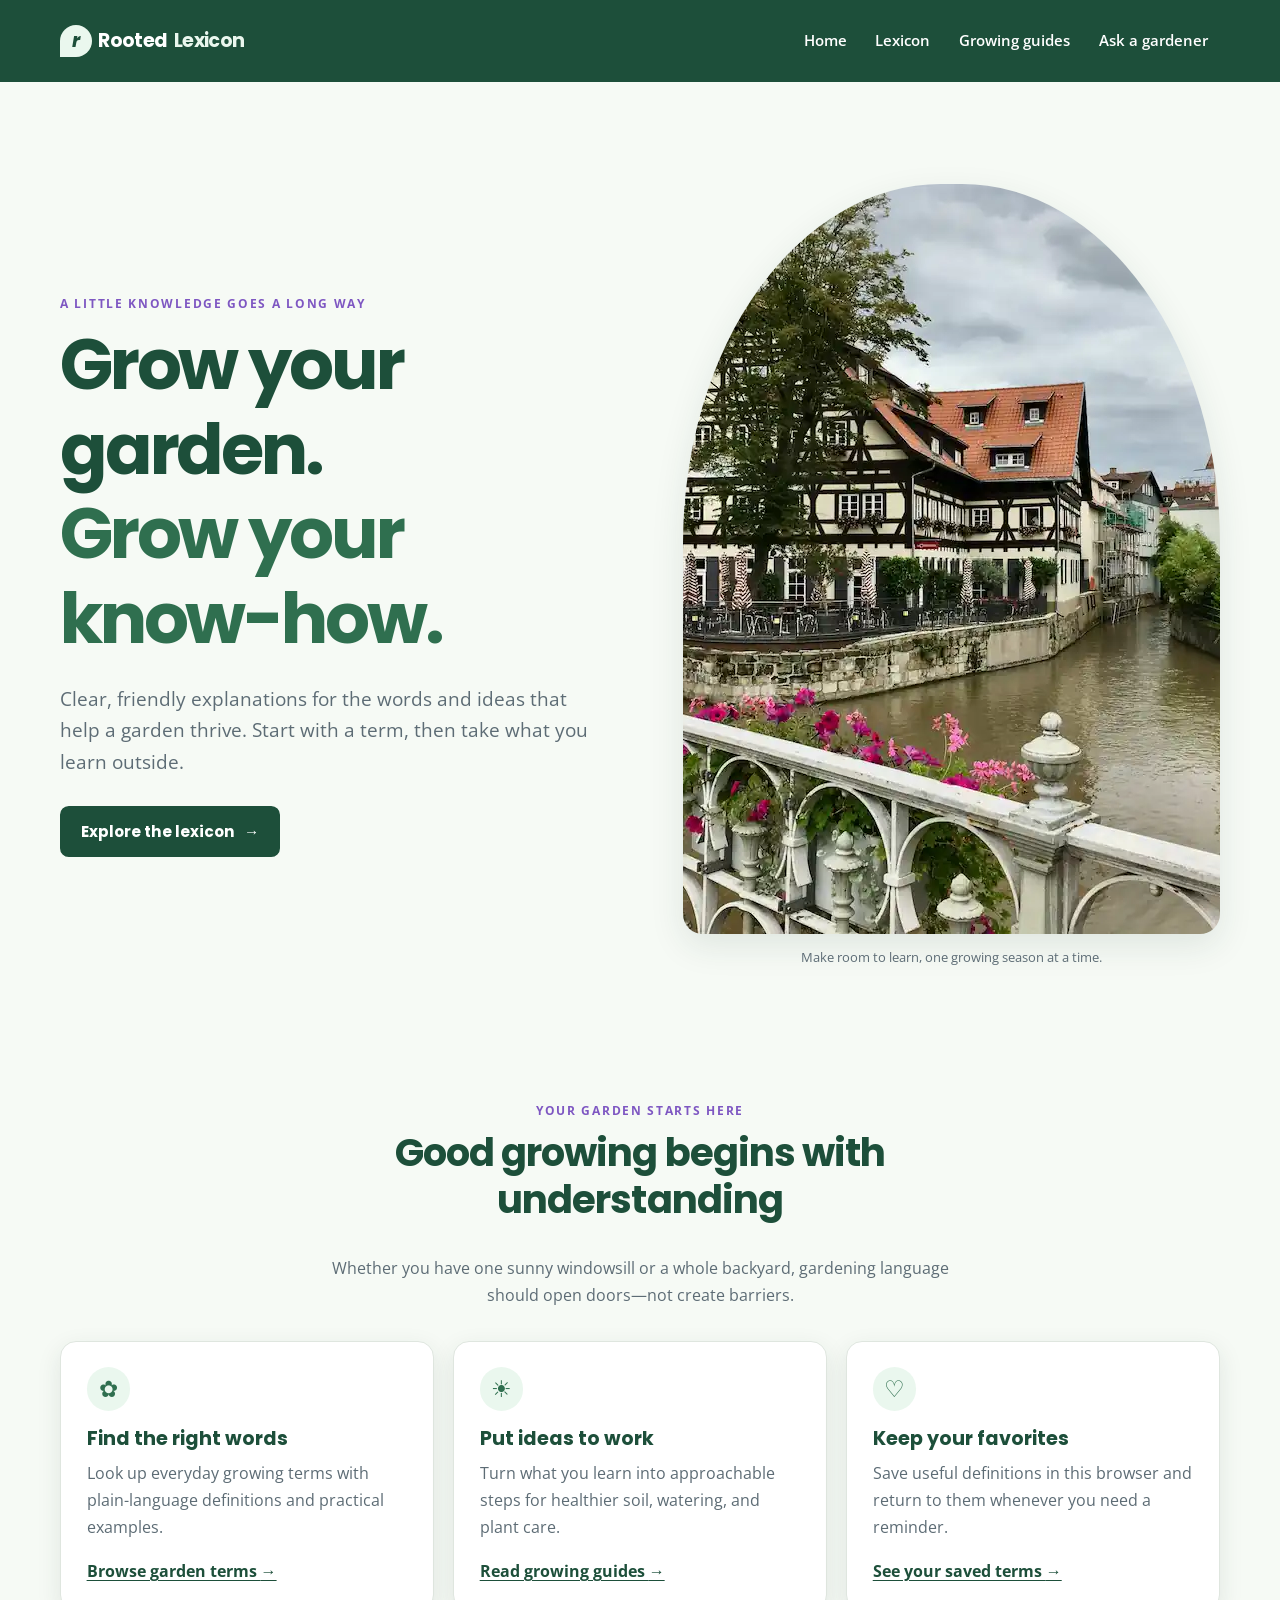
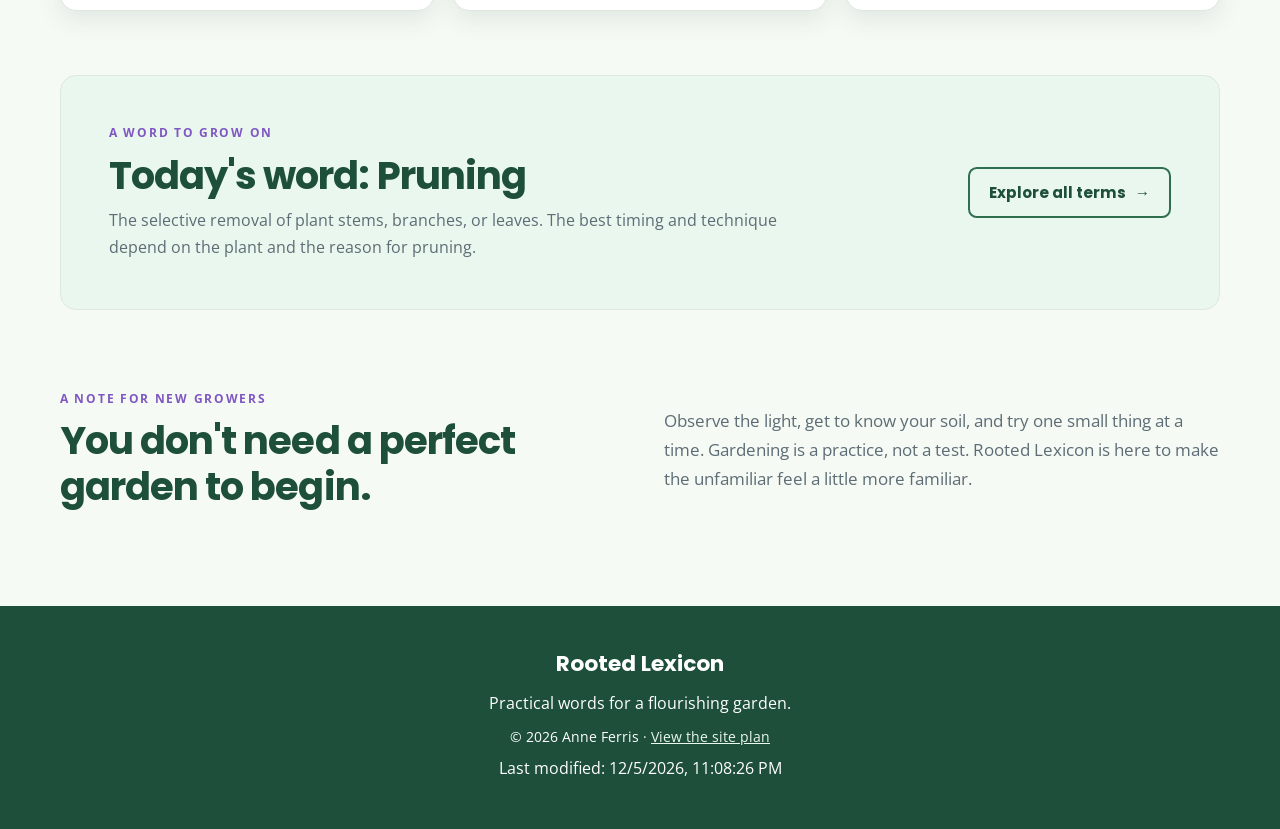
==== project/index.html @ 976296ba "finalproject-wdd131" ====
<!DOCTYPE html>
<html lang="en">
<head>
  <meta charset="UTF-8">
  <meta name="viewport" content="width=device-width, initial-scale=1.0">
  <meta name="description" content="A friendly, practical gardening glossary for understanding plant care, soil, tools, and seasonal growing.">
  <meta name="author" content="Anne Ferris">
  <title>Rooted Lexicon | Grow your gardening know-how</title>
  <link rel="preconnect" href="https://fonts.googleapis.com">
  <link rel="preconnect" href="https://fonts.gstatic.com" crossorigin>
  <link href="https://fonts.googleapis.com/css2?family=Open+Sans:wght@400;600;700&family=Poppins:wght@600;700;800&display=swap" rel="stylesheet">
  <link rel="stylesheet" href="styles/site.css">
  <script src="scripts/site.js" defer></script>
</head>
<body>
  <a class="skip-link" href="#main-content">Skip to main content</a>
  <header class="site-header">
    <div class="header-inner">
      <a class="brand" href="index.html"><span class="brand-mark">r</span> Rooted <span>Lexicon</span></a>
      <nav>
        <ul class="nav-list">
          <li><a href="index.html">Home</a></li>
          <li><a href="lexicon.html">Lexicon</a></li>
          <li><a href="guides.html">Growing guides</a></li>
          <li><a href="ask.html">Ask a gardener</a></li>
        </ul>
      </nav>
    </div>
  </header>
  <main id="main-content">
    <section class="hero">
      <div class="hero-copy">
        <p class="eyebrow">A little knowledge goes a long way</p>
        <h1>Grow your garden.<br><span>Grow your know-how.</span></h1>
        <p class="hero-intro">Clear, friendly explanations for the words and ideas that help a garden thrive. Start with a term, then take what you learn outside.</p>
        <a class="button button-light" href="lexicon.html">Explore the lexicon <span>→</span></a>
      </div>
      <figure class="hero-image">
        <img src="images/esslingen.webp" alt="Flowering plants and leafy trees along a peaceful riverside garden" width="1000" height="750" fetchpriority="high">
        <figcaption>Make room to learn, one growing season at a time.</figcaption>
      </figure>
    </section>

    <section class="section-block">
      <div class="section-heading">
        <p class="eyebrow">Your garden starts here</p>
        <h2>Good growing begins with understanding</h2>
        <p>Whether you have one sunny windowsill or a whole backyard, gardening language should open doors—not create barriers.</p>
      </div>
      <div class="feature-grid">
        <article class="feature-card">
          <span class="feature-icon">✿</span>
          <h3>Find the right words</h3>
          <p>Look up everyday growing terms with plain-language definitions and practical examples.</p>
          <a class="text-link" href="lexicon.html">Browse garden terms <span>→</span></a>
        </article>
        <article class="feature-card">
          <span class="feature-icon">☀</span>
          <h3>Put ideas to work</h3>
          <p>Turn what you learn into approachable steps for healthier soil, watering, and plant care.</p>
          <a class="text-link" href="guides.html">Read growing guides <span>→</span></a>
        </article>
        <article class="feature-card">
          <span class="feature-icon">♡</span>
          <h3>Keep your favorites</h3>
          <p>Save useful definitions in this browser and return to them whenever you need a reminder.</p>
          <a class="text-link" href="lexicon.html#saved-terms">See your saved terms <span>→</span></a>
        </article>
      </div>
    </section>

    <section class="daily-feature">
      <div>
        <p class="eyebrow">A word to grow on</p>
        <h2 id="daily-term">Today's garden term</h2>
        <p id="daily-definition" class="daily-definition">Loading a little garden inspiration…</p>
      </div>
      <a class="button button-outline" href="lexicon.html">Explore all terms <span>→</span></a>
    </section>
    <section class="section-block starter-note">
      <div>
        <p class="eyebrow">A note for new growers</p>
        <h2>You don't need a perfect garden to begin.</h2>
      </div>
      <p>Observe the light, get to know your soil, and try one small thing at a time. Gardening is a practice, not a test. Rooted Lexicon is here to make the unfamiliar feel a little more familiar.</p>
    </section>
  </main>
  <footer class="site-footer">
    <div class="footer-inner"><a class="footer-brand" href="index.html">Rooted Lexicon</a><p>Practical words for a flourishing garden.</p><p class="copyright">© <span data-year></span> Anne Ferris · <a href="siteplan.html">View the site plan</a></p><p class="last-modified">Last modified: <time data-last-modified></time></p></div>
  </footer>
</body>
</html>
---- project/styles/site.css ----
:root {
  color-scheme: light;
  --primary-color: rgb(47 111 79);
  --secondary-color: rgb(29 79 58);
  --accent1: rgb(126 87 194);
  --accent2: rgb(234 247 238);
  --accent3: rgb(246 250 245);
  --text-color: rgb(31 42 55);
  --muted-color: rgb(93 108 117);
  --light-color: rgb(255 255 255);
  --error-color: rgb(155 52 52);
  --transparent-color: rgb(0 0 0 / 0%);
  --accent4: rgb(255 255 255 / 15%);
  --accent5: rgb(47 111 79 / 18%);
  --accent6: rgb(31 58 48 / 10%);
  --border-color: rgb(223 230 223);
  --shadow: 0 12px 34px var(--accent6);
  --card-shadow: 0 8px 24px var(--accent6);
  --heading-font: "Poppins", "Segoe UI", sans-serif;
  --body-font: "Open Sans", "Segoe UI", sans-serif;
}

* {
  box-sizing: border-box;
}

html {
  scroll-behavior: smooth;
}

body {
  margin: 0;
  background: var(--accent3);
  color: var(--text-color);
  font-family: var(--body-font);
  line-height: 1.7;
}

a {
  color: var(--secondary-color);
}

a:focus-visible,
button:focus-visible,
input:focus-visible,
select:focus-visible,
textarea:focus-visible {
  outline: 3px solid var(--accent1);
  outline-offset: 3px;
}

img {
  display: block;
  max-width: 100%;
}

h1,
h2,
h3 {
  color: var(--secondary-color);
  font-family: var(--heading-font);
  line-height: 1.2;
}

h1,
h2,
h3,
p {
  margin-top: 0;
}

h1 {
  font-size: clamp(2.5rem, 6vw, 4.4rem);
  letter-spacing: -0.045em;
}

h2 {
  font-size: clamp(1.65rem, 3vw, 2.45rem);
  letter-spacing: -0.025em;
}

h3 {
  font-size: 1.2rem;
}

.skip-link {
  position: absolute;
  z-index: 5;
  top: 0.75rem;
  left: 0.75rem;
  padding: 0.7rem 1rem;
  transform: translateY(-160%);
  border-radius: 0.5rem;
  background: var(--light-color);
  color: var(--secondary-color);
}

.skip-link:focus {
  transform: translateY(0);
}

.site-header {
  position: relative;
  z-index: 1;
  background: var(--secondary-color);
  color: var(--light-color);
}

.header-inner,
.footer-inner,
main {
  width: min(1160px, calc(100% - 2.5rem));
  margin-inline: auto;
}

.header-inner {
  display: flex;
  min-height: 82px;
  align-items: center;
  justify-content: space-between;
  gap: 1.5rem;
}

.brand {
  display: inline-flex;
  align-items: center;
  gap: 0.38rem;
  color: var(--light-color);
  font-family: var(--heading-font);
  font-size: 1.2rem;
  font-weight: 700;
  letter-spacing: -0.03em;
  text-decoration: none;
  white-space: nowrap;
}

.brand > span:last-child {
  color: var(--accent2);
}

.brand-mark {
  display: grid;
  width: 2rem;
  height: 2rem;
  place-items: center;
  border-radius: 50% 50% 50% 0;
  background: var(--accent2);
  color: var(--secondary-color);
  font-size: 1.2rem;
  font-style: italic;
}

.nav-list {
  display: flex;
  flex-wrap: wrap;
  justify-content: flex-end;
  gap: 0.3rem;
  margin: 0;
  padding: 0;
  list-style: none;
}

.nav-list a {
  display: block;
  padding: 0.6rem 0.75rem;
  border-radius: 0.5rem;
  color: var(--light-color);
  font-size: 0.94rem;
  font-weight: 600;
  text-decoration: none;
  transition: background-color 160ms ease;
}

.nav-list a:hover,
.nav-list a[aria-current="page"] {
  background: var(--accent4);
}

.hero {
  display: grid;
  grid-template-columns: 1.02fr 0.98fr;
  align-items: center;
  gap: clamp(2rem, 5vw, 4.5rem);
  padding-block: clamp(3.5rem, 8vw, 7rem);
}

.hero-copy {
  padding-block: 1rem;
}

.hero h1 {
  margin-bottom: 1.35rem;
  color: var(--secondary-color);
}

.hero h1 span {
  color: var(--primary-color);
}

.eyebrow {
  margin-bottom: 0.7rem;
  color: var(--accent1);
  font-size: 0.76rem;
  font-weight: 700;
  letter-spacing: 0.14em;
  line-height: 1.4;
  text-transform: uppercase;
}

.hero-intro {
  max-width: 34rem;
  margin-bottom: 1.8rem;
  color: var(--muted-color);
  font-size: clamp(1.02rem, 1.5vw, 1.16rem);
}

.hero-image {
  position: relative;
  margin: 0;
}

.hero-image img {
  width: 100%;
  aspect-ratio: 4 / 3;
  border-radius: 48% 48% 1.25rem 1.25rem;
  object-fit: cover;
  box-shadow: var(--shadow);
}

.hero-image figcaption,
.guide-photo figcaption {
  margin-top: 0.7rem;
  color: var(--muted-color);
  font-size: 0.82rem;
  text-align: center;
}

.button {
  display: inline-flex;
  min-height: 48px;
  align-items: center;
  justify-content: center;
  gap: 0.55rem;
  padding: 0.75rem 1.2rem;
  border: 2px solid var(--primary-color);
  border-radius: 0.55rem;
  background: var(--primary-color);
  color: var(--light-color);
  font: 700 0.95rem var(--heading-font);
  text-align: center;
  text-decoration: none;
  cursor: pointer;
  transition: background-color 160ms ease, color 160ms ease, transform 160ms ease;
}

.button:hover {
  transform: translateY(-2px);
  background: var(--secondary-color);
  border-color: var(--secondary-color);
}

.button-light {
  border-color: var(--secondary-color);
  background: var(--secondary-color);
}

.button-light:hover {
  border-color: var(--primary-color);
  background: var(--primary-color);
}

.button-outline {
  background: var(--transparent-color);
  color: var(--secondary-color);
}

.button-outline:hover {
  color: var(--light-color);
}

.section-block {
  margin-block: 2rem 4rem;
}

.section-heading {
  max-width: 42rem;
  margin: 0 auto 2rem;
  text-align: center;
}

.section-heading > p:last-child {
  color: var(--muted-color);
}

.feature-grid {
  display: grid;
  grid-template-columns: repeat(3, minmax(0, 1fr));
  gap: 1.2rem;
}

.feature-card {
  padding: 1.6rem;
  border: 1px solid var(--border-color);
  border-radius: 1rem;
  background: var(--light-color);
  box-shadow: var(--card-shadow);
}

.feature-icon {
  display: inline-grid;
  width: 2.7rem;
  height: 2.7rem;
  margin-bottom: 1rem;
  place-items: center;
  border-radius: 50%;
  background: var(--accent2);
  color: var(--primary-color);
  font-size: 1.45rem;
}

.feature-card h3 {
  margin-bottom: 0.65rem;
}

.feature-card p {
  color: var(--muted-color);
}

.text-link,
.guide-card a {
  color: var(--secondary-color);
  font-weight: 700;
  text-decoration-thickness: 1px;
  text-underline-offset: 0.2em;
}

.daily-feature {
  display: flex;
  align-items: center;
  justify-content: space-between;
  gap: 2rem;
  margin-block: 4rem;
  padding: clamp(1.5rem, 4vw, 3rem);
  border: 1px solid var(--border-color);
  border-radius: 1rem;
  background: var(--accent2);
}

.daily-feature h2 {
  margin-bottom: 0.5rem;
}

.daily-definition {
  max-width: 42rem;
  margin-bottom: 0;
  color: var(--muted-color);
}

.starter-note {
  display: grid;
  grid-template-columns: 1fr 1fr;
  align-items: center;
  gap: 3rem;
  padding-block: 1rem;
}

.starter-note h2 {
  margin-bottom: 0;
}

.starter-note > p {
  margin-bottom: 0;
  color: var(--muted-color);
  font-size: 1.05rem;
}

.site-footer {
  margin-top: 5rem;
  padding-block: 2.5rem;
  background: var(--secondary-color);
  color: var(--light-color);
  text-align: center;
}

.footer-brand {
  color: var(--light-color);
  font-family: var(--heading-font);
  font-size: 1.35rem;
  font-weight: 700;
  text-decoration: none;
}

.footer-inner > p {
  margin: 0.45rem 0;
}

.copyright {
  font-size: 0.85rem;
}

.copyright a {
  color: var(--accent2);
}

.page-intro {
  max-width: 48rem;
  padding-block: clamp(3rem, 7vw, 5.5rem) 2rem;
}

.page-intro h1 {
  margin-bottom: 0.85rem;
  font-size: clamp(2.5rem, 5vw, 3.8rem);
}

.page-intro > p:last-child {
  max-width: 43rem;
  margin-bottom: 0;
  color: var(--muted-color);
  font-size: 1.08rem;
}

.lexicon-tools {
  margin-block: 1rem 2rem;
  padding: 1.3rem;
  border: 1px solid var(--border-color);
  border-radius: 0.85rem;
  background: var(--light-color);
}

.lexicon-tools label,
.question-form > label {
  display: block;
  margin-bottom: 0.4rem;
  color: var(--secondary-color);
  font-weight: 700;
}

.search-row {
  display: flex;
  gap: 0.65rem;
}

input,
select,
textarea {
  width: 100%;
  min-height: 48px;
  padding: 0.7rem 0.85rem;
  border: 1px solid var(--border-color);
  border-radius: 0.45rem;
  background: var(--light-color);
  color: var(--text-color);
  font: inherit;
}

textarea {
  min-height: auto;
  resize: vertical;
}

.result-count {
  min-height: 1.5rem;
  margin: 0.55rem 0 0;
  color: var(--muted-color);
  font-size: 0.88rem;
}

.lexicon-layout {
  display: grid;
  grid-template-columns: minmax(0, 1fr) 280px;
  align-items: start;
  gap: 1.5rem;
  margin-block: 2.5rem 4rem;
}

.section-title-row h2 {
  margin-bottom: 1.25rem;
}

.term-grid {
  display: grid;
  grid-template-columns: repeat(2, minmax(0, 1fr));
  gap: 1rem;
}

.term-card {
  display: flex;
  flex-direction: column;
  padding: 1.35rem;
  border: 1px solid var(--border-color);
  border-radius: 0.85rem;
  background: var(--light-color);
}

.term-card h3 {
  margin-bottom: 0.5rem;
  font-size: 1.12rem;
}

.term-category {
  margin-bottom: 0.55rem;
  color: var(--accent1);
  font-size: 0.72rem;
  font-weight: 700;
  letter-spacing: 0.08em;
  text-transform: uppercase;
}

.term-definition {
  flex: 1;
  margin-bottom: 1rem;
  color: var(--muted-color);
}

.save-button {
  align-self: flex-start;
  padding: 0.45rem 0.7rem;
  border: 1px solid var(--primary-color);
  border-radius: 0.4rem;
  background: var(--transparent-color);
  color: var(--secondary-color);
  font: 700 0.82rem var(--body-font);
  cursor: pointer;
}

.save-button:hover,
.save-button[aria-pressed="true"] {
  background: var(--accent2);
}

.saved-panel {
  position: sticky;
  top: 1.25rem;
  padding: 1.25rem;
  border: 1px solid var(--border-color);
  border-radius: 0.85rem;
  background: var(--accent2);
}

.saved-panel h2 {
  margin-bottom: 0.5rem;
  font-size: 1.35rem;
}

.saved-count {
  display: inline-grid;
  min-width: 1.6rem;
  min-height: 1.6rem;
  place-items: center;
  border-radius: 50%;
  background: var(--primary-color);
  color: var(--light-color);
  font: 700 0.8rem var(--body-font);
  vertical-align: middle;
}

.saved-hint,
.empty-message {
  color: var(--muted-color);
  font-size: 0.87rem;
}

.saved-item {
  display: flex;
  align-items: center;
  justify-content: space-between;
  gap: 0.5rem;
  padding-block: 0.65rem;
  border-top: 1px solid var(--accent5);
  font-weight: 600;
}

.saved-item button {
  border: 0;
  background: var(--transparent-color);
  color: var(--secondary-color);
  font: 700 0.78rem var(--body-font);
  text-decoration: underline;
  cursor: pointer;
}

.no-results {
  grid-column: 1 / -1;
  padding: 2rem;
  border-radius: 0.8rem;
  background: var(--light-color);
  color: var(--muted-color);
  text-align: center;
}

.callout {
  display: flex;
  align-items: center;
  justify-content: space-between;
  gap: 2rem;
  margin-block: 4rem;
  padding: clamp(1.5rem, 4vw, 3rem);
  border-radius: 1rem;
  background: var(--secondary-color);
  color: var(--light-color);
}

.callout h2 {
  margin-bottom: 0.55rem;
  color: var(--light-color);
}

.callout .eyebrow {
  color: var(--accent2);
}

.callout p:last-child {
  margin-bottom: 0;
  color: var(--light-color);
}

.callout .button {
  flex-shrink: 0;
  border-color: var(--light-color);
  background: var(--light-color);
  color: var(--secondary-color);
}

.callout .button:hover {
  border-color: var(--accent2);
  background: var(--accent2);
}

.guide-feature {
  display: grid;
  grid-template-columns: 1.1fr 0.9fr;
  align-items: center;
  gap: clamp(2rem, 5vw, 4rem);
  padding-block: 1rem 4rem;
}

.guide-feature-copy > p:not(.eyebrow) {
  color: var(--muted-color);
}

.check-list {
  display: grid;
  gap: 0.55rem;
  margin: 1.2rem 0 0;
  padding-left: 1.2rem;
}

.check-list li::marker {
  color: var(--primary-color);
}

.guide-photo {
  margin: 0;
}

.guide-photo img,
.contact-image {
  width: 100%;
  aspect-ratio: 4 / 3;
  border-radius: 1rem;
  object-fit: cover;
}

.guide-grid-section {
  margin-block: 1rem 4rem;
}

.guide-grid {
  display: grid;
  grid-template-columns: repeat(2, minmax(0, 1fr));
  gap: 1rem;
}

.guide-card {
  position: relative;
  padding: 1.6rem;
  border: 1px solid var(--border-color);
  border-radius: 0.9rem;
  background: var(--light-color);
}

.guide-number {
  display: inline-block;
  margin-bottom: 0.65rem;
  color: var(--accent1);
  font-family: var(--heading-font);
  font-size: 0.85rem;
  font-weight: 700;
  letter-spacing: 0.1em;
}

.guide-card h3 {
  margin-bottom: 0.7rem;
}

.guide-card p {
  color: var(--muted-color);
}

.guide-card p strong {
  color: var(--secondary-color);
}

.guide-card a {
  display: inline-block;
  margin-top: 0.25rem;
}

.contact-layout {
  display: grid;
  grid-template-columns: 0.85fr 1.15fr;
  align-items: start;
  gap: clamp(2rem, 6vw, 5rem);
  margin-block: 1rem 4rem;
}

.contact-note > p:not(.eyebrow) {
  color: var(--muted-color);
}

.tip-box {
  margin-block: 1.5rem;
  padding: 1.2rem;
  border-radius: 0.7rem;
  background: var(--accent2);
}

.tip-box h3 {
  margin-bottom: 0.55rem;
  font-size: 1rem;
}

.tip-box ul {
  margin-bottom: 0;
  padding-left: 1.2rem;
}

.contact-image {
  max-height: 240px;
}

.question-form {
  padding: clamp(1.3rem, 4vw, 2.2rem);
  border: 1px solid var(--border-color);
  border-radius: 1rem;
  background: var(--light-color);
  box-shadow: var(--shadow);
}

.question-form h2 {
  margin-bottom: 0.5rem;
  font-size: 1.65rem;
}

.form-required {
  color: var(--muted-color);
  font-size: 0.82rem;
}

.form-required span,
.question-form label span {
  color: var(--error-color);
}

.question-form input:not([type="checkbox"]),
.question-form select,
.question-form textarea {
  margin-bottom: 1rem;
}

.checkbox-label {
  display: flex !important;
  align-items: flex-start;
  gap: 0.6rem;
  margin-block: 0.15rem 1.2rem;
  color: var(--text-color) !important;
  font-size: 0.9rem;
  font-weight: 400 !important;
}

.checkbox-label input {
  width: 1.15rem;
  min-height: 1.15rem;
  flex: 0 0 1.15rem;
  margin: 0.25rem 0 0;
  accent-color: var(--primary-color);
}

.form-status {
  min-height: 1.5rem;
  margin: 0.9rem 0 0;
  color: var(--secondary-color);
  font-weight: 600;
}

@media (max-width: 850px) {
  .header-inner {
    flex-direction: column;
    justify-content: center;
    gap: 0.3rem;
    padding-block: 0.8rem;
  }

  .nav-list {
    justify-content: center;
  }

  .lexicon-layout {
    grid-template-columns: minmax(0, 1fr) 245px;
  }
}

@media (max-width: 680px) {
  .header-inner,
  .footer-inner,
  main {
    width: min(100% - 1.5rem, 560px);
  }

  .nav-list {
    gap: 0;
  }

  .nav-list a {
    padding: 0.5rem 0.55rem;
    font-size: 0.84rem;
  }

  .hero,
  .guide-feature,
  .contact-layout {
    grid-template-columns: 1fr;
  }

  .hero {
    gap: 1.5rem;
    padding-block: 3.25rem;
  }

  .hero-image {
    max-width: 34rem;
    margin-inline: auto;
  }

  .feature-grid,
  .guide-grid {
    grid-template-columns: 1fr;
  }

  .daily-feature,
  .callout {
    align-items: flex-start;
    flex-direction: column;
  }

  .starter-note {
    grid-template-columns: 1fr;
    gap: 1rem;
  }

  .lexicon-layout {
    grid-template-columns: 1fr;
  }

  .saved-panel {
    position: static;
    grid-row: 1;
  }

  .term-grid {
    grid-template-columns: 1fr;
  }

  .guide-feature {
    padding-bottom: 2.5rem;
  }
}

@media (max-width: 420px) {
  .brand {
    font-size: 1.08rem;
  }

  .nav-list a {
    padding-inline: 0.42rem;
    font-size: 0.78rem;
  }

  .search-row {
    align-items: stretch;
    flex-direction: column;
  }
}
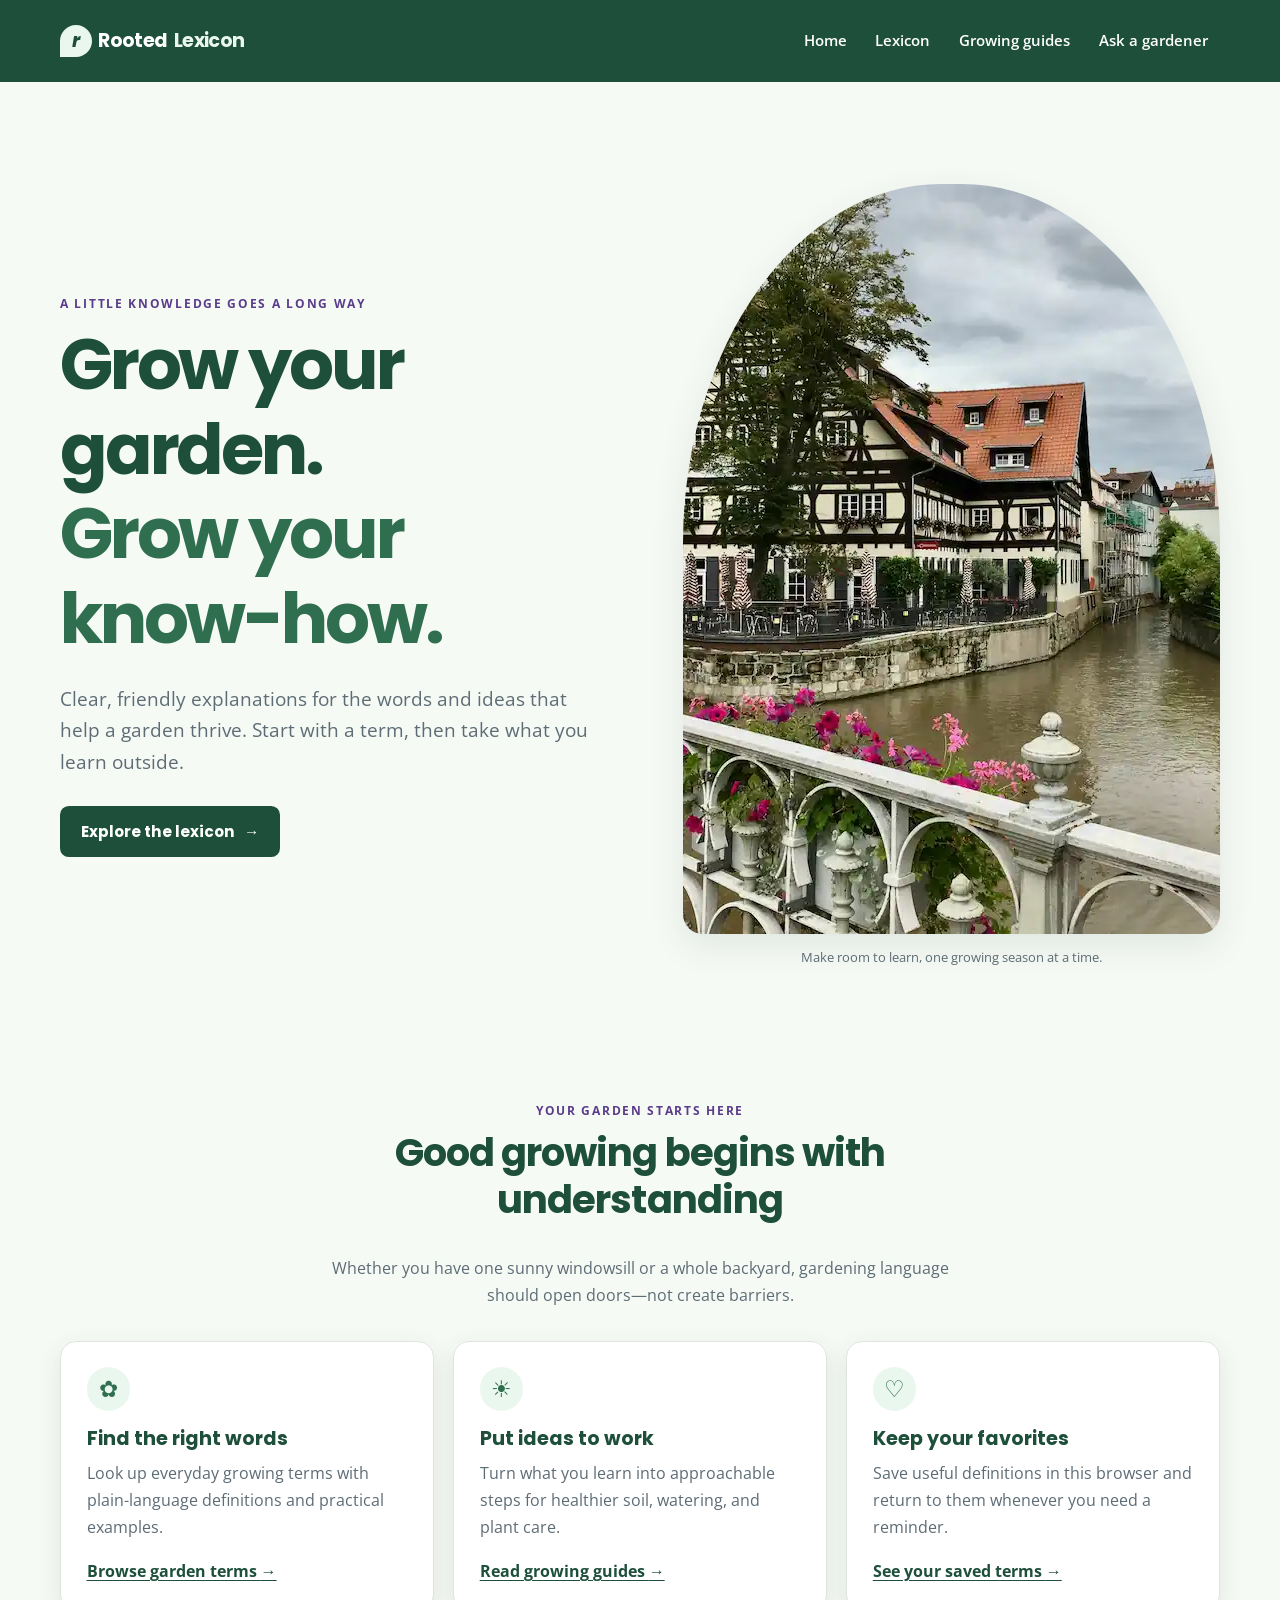
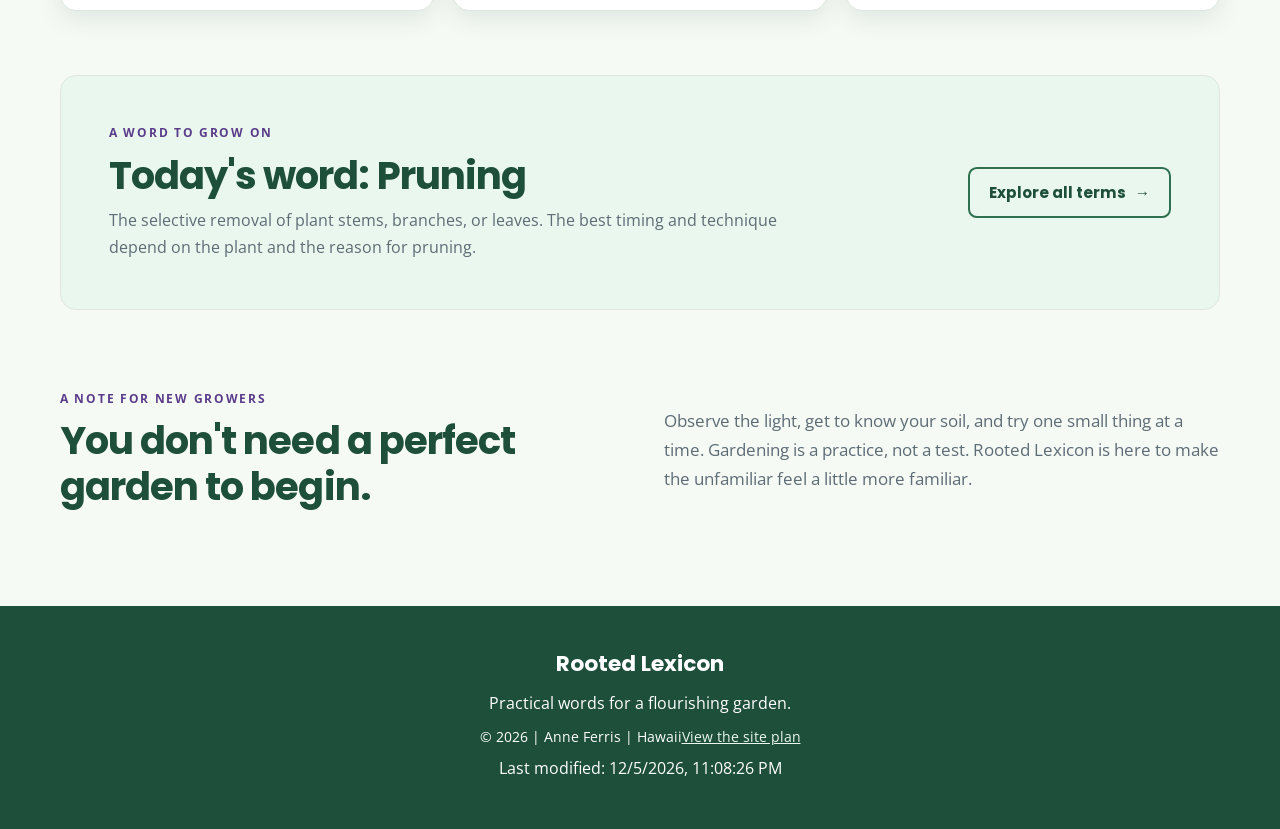
==== commit 6ad79cc1: "changes2" ====
--- a/project/index.html
+++ b/project/index.html
@@ -86,7 +86,7 @@
     </section>
   </main>
   <footer class="site-footer">
-    <div class="footer-inner"><a class="footer-brand" href="index.html">Rooted Lexicon</a><p>Practical words for a flourishing garden.</p><p class="copyright">© <span data-year></span> Anne Ferris · <a href="siteplan.html">View the site plan</a></p><p class="last-modified">Last modified: <time data-last-modified></time></p></div>
+    <div class="footer-inner"><a class="footer-brand" href="index.html">Rooted Lexicon</a><p>Practical words for a flourishing garden.</p><p class="copyright">© <span data-year></span> | Anne Ferris | Hawaii<a href="siteplan.html">View the site plan</a></p><p class="last-modified">Last modified: <time data-last-modified></time></p></div>
   </footer>
 </body>
 </html>
--- a/project/styles/site.css
+++ b/project/styles/site.css
@@ -2,7 +2,7 @@
   color-scheme: light;
   --primary-color: rgb(47 111 79);
   --secondary-color: rgb(29 79 58);
-  --accent1: rgb(126 87 194);
+  --accent1: rgb(90 60 138);
   --accent2: rgb(234 247 238);
   --accent3: rgb(246 250 245);
   --text-color: rgb(31 42 55);
@@ -49,6 +49,12 @@
   outline-offset: 3px;
 }
 
+.site-header :focus-visible,
+.site-footer :focus-visible,
+.callout :focus-visible {
+  outline-color: var(--accent2);
+}
+
 img {
   display: block;
   max-width: 100%;
@@ -891,4 +897,3 @@
     flex-direction: column;
   }
 }
-
